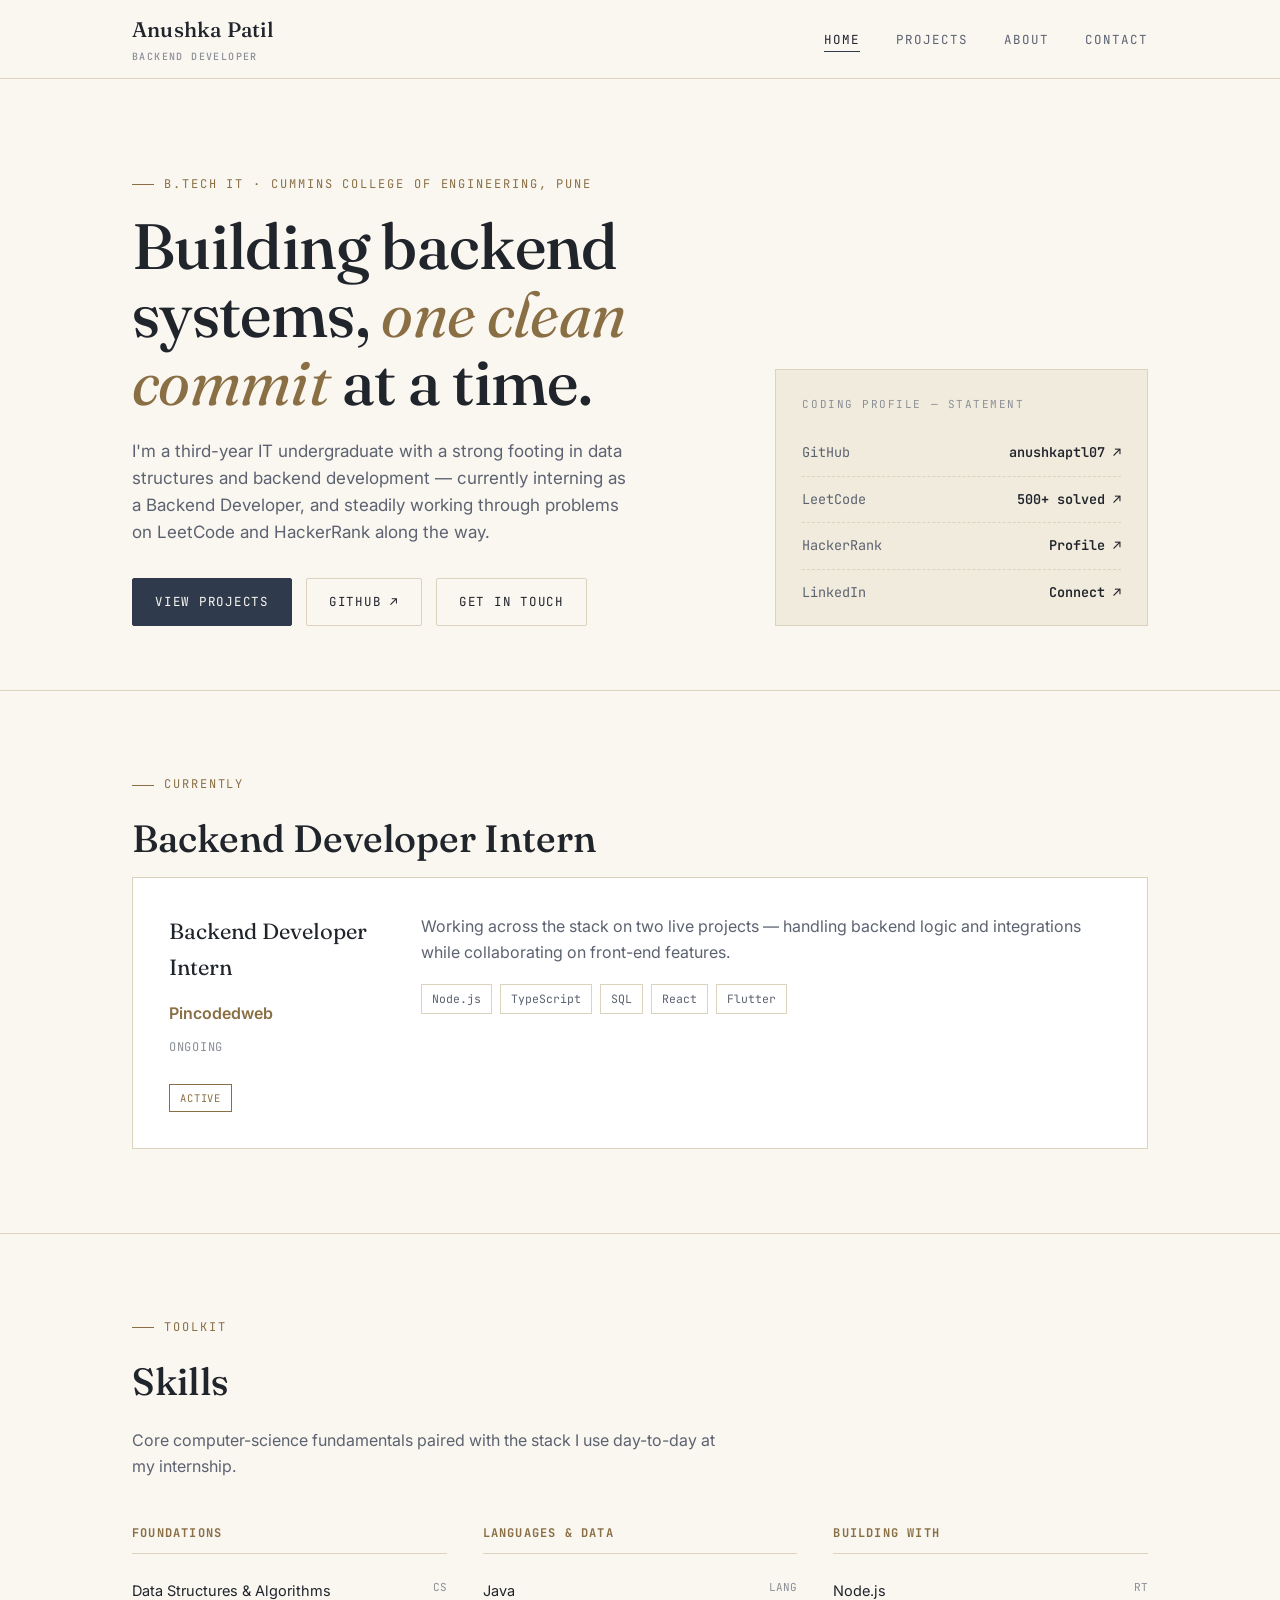
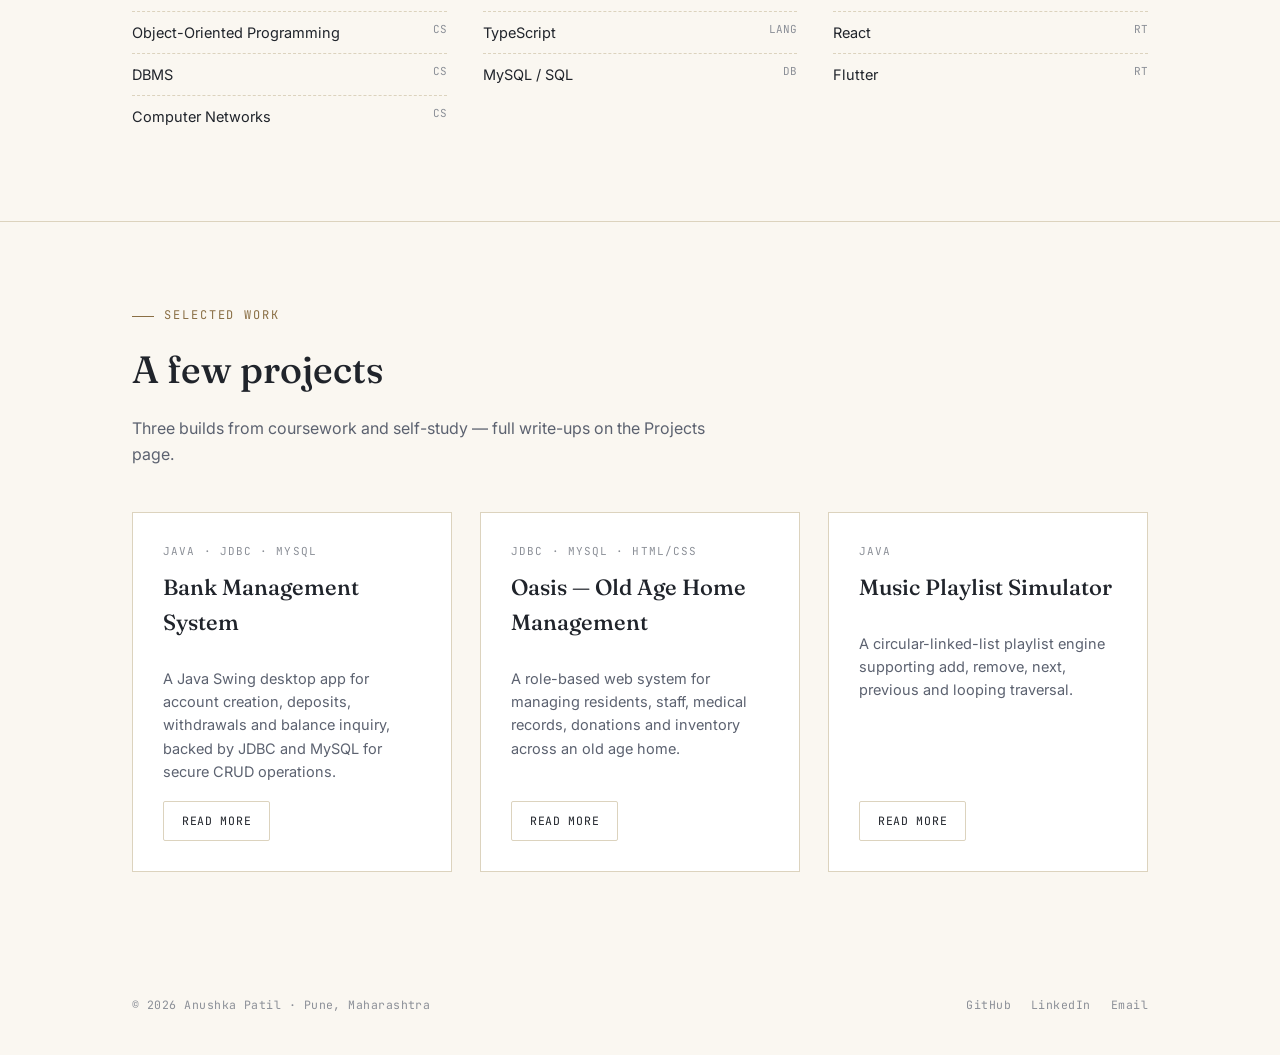
==== index.html @ 7f97223d "Initial Portfolio" ====
<!DOCTYPE html>
<html lang="en">
<head>
<meta charset="UTF-8">
<meta name="viewport" content="width=device-width, initial-scale=1.0">
<title>Anushka Patil — Backend Developer</title>
<meta name="description" content="Anushka Patil — B.Tech IT student and Backend Developer Intern. Java, DSA, MySQL, Node.js, TypeScript, React, Flutter.">
<link rel="preconnect" href="https://fonts.googleapis.com">
<link href="https://fonts.googleapis.com/css2?family=Fraunces:ital,wght@0,300;0,400;0,500;0,600;1,400&family=Inter:wght@400;500;600&family=JetBrains+Mono:wght@400;500;600&display=swap" rel="stylesheet">
<link rel="stylesheet" href="style.css">
</head>
<body>

<header class="site-header">
  <div class="wrap">
    <a href="index.html" class="wordmark">Anushka Patil<small>Backend Developer</small></a>
    <button class="nav-toggle" aria-label="Toggle navigation"><span></span></button>
    <ul class="nav-links">
      <li><a href="index.html" class="active">Home</a></li>
      <li><a href="projects.html">Projects</a></li>
      <li><a href="about.html">About</a></li>
      <li><a href="contact.html">Contact</a></li>
    </ul>
  </div>
</header>

<main>
  <section class="hero">
    <div class="wrap hero-grid">
      <div>
        <span class="eyebrow">B.Tech IT · Cummins College of Engineering, Pune</span>
        <h1>Building backend systems, <em>one clean commit</em> at a time.</h1>
        <p class="lede">I'm a third-year IT undergraduate with a strong footing in data structures and backend development — currently interning as a Backend Developer, and steadily working through problems on LeetCode and HackerRank along the way.</p>
        <div class="btn-row">
          <a class="btn btn-primary" href="projects.html">View Projects</a>
          <a class="btn btn-ghost" href="https://github.com/anushkaptl07" target="_blank" rel="noopener">GitHub ↗</a>
          <a class="btn btn-ghost" href="contact.html">Get in Touch</a>
        </div>
      </div>

      <div class="statement reveal">
        <div class="statement-title">Coding Profile — Statement</div>
        <div class="ledger-row">
          <span class="label">GitHub</span>
          <a class="value" href="https://github.com/anushkaptl07" target="_blank" rel="noopener">anushkaptl07 ↗</a>
        </div>
        <div class="ledger-row">
          <span class="label">LeetCode</span>
          <a class="value" href="https://leetcode.com/u/anushkaptl7/" target="_blank" rel="noopener">500+ solved ↗</a>
        </div>
        <div class="ledger-row">
          <span class="label">HackerRank</span>
          <a class="value" href="https://www.hackerrank.com/profile/anushkapatil1910" target="_blank" rel="noopener">Profile ↗</a>
        </div>
        <div class="ledger-row">
          <span class="label">LinkedIn</span>
          <a class="value" href="https://www.linkedin.com/in/anushka-patil-237528301" target="_blank" rel="noopener">Connect ↗</a>
        </div>
      </div>
    </div>
  </section>

  <section class="block reveal">
    <div class="wrap">
      <span class="eyebrow">Currently</span>
      <h2>Backend Developer Intern</h2>
      <div class="internship-card">
        <div class="internship-meta">
          <p class="role">Backend Developer Intern</p>
          <p class="org">Pincodedweb</p>
          <p class="dur">Ongoing</p>
          <span class="status-pill">Active</span>
        </div>
        <div class="internship-body">
          <p style="color:var(--ink-soft); margin-top:0;">Working across the stack on two live projects — handling backend logic and integrations while collaborating on front-end features.</p>
          <div class="stack-row">
            <span class="stack-chip">Node.js</span>
            <span class="stack-chip">TypeScript</span>
            <span class="stack-chip">SQL</span>
            <span class="stack-chip">React</span>
            <span class="stack-chip">Flutter</span>
          </div>
        </div>
      </div>
    </div>
  </section>

  <section class="block reveal">
    <div class="wrap">
      <span class="eyebrow">Toolkit</span>
      <h2>Skills</h2>
      <p class="intro">Core computer-science fundamentals paired with the stack I use day-to-day at my internship.</p>
      <div class="skill-cols">
        <div class="skill-col">
          <h3>Foundations</h3>
          <ul class="tag-list">
            <li data-mark="CS">Data Structures &amp; Algorithms</li>
            <li data-mark="CS">Object-Oriented Programming</li>
            <li data-mark="CS">DBMS</li>
            <li data-mark="CS">Computer Networks</li>
          </ul>
        </div>
        <div class="skill-col">
          <h3>Languages &amp; Data</h3>
          <ul class="tag-list">
            <li data-mark="LANG">Java</li>
            <li data-mark="LANG">TypeScript</li>
            <li data-mark="DB">MySQL / SQL</li>
          </ul>
        </div>
        <div class="skill-col">
          <h3>Building With</h3>
          <ul class="tag-list">
            <li data-mark="RT">Node.js</li>
            <li data-mark="RT">React</li>
            <li data-mark="RT">Flutter</li>
          </ul>
        </div>
      </div>
    </div>
  </section>

  <section class="block reveal">
    <div class="wrap">
      <span class="eyebrow">Selected Work</span>
      <h2>A few projects</h2>
      <p class="intro">Three builds from coursework and self-study — full write-ups on the Projects page.</p>
      <div class="project-grid">
        <div class="project-card">
          <span class="project-num">JAVA · JDBC · MYSQL</span>
          <h3>Bank Management System</h3>
          <p>A Java Swing desktop app for account creation, deposits, withdrawals and balance inquiry, backed by JDBC and MySQL for secure CRUD operations.</p>
          <a class="btn btn-ghost" href="projects.html">Read More</a>
        </div>
        <div class="project-card">
          <span class="project-num">JDBC · MYSQL · HTML/CSS</span>
          <h3>Oasis — Old Age Home Management</h3>
          <p>A role-based web system for managing residents, staff, medical records, donations and inventory across an old age home.</p>
          <a class="btn btn-ghost" href="projects.html">Read More</a>
        </div>
        <div class="project-card">
          <span class="project-num">JAVA</span>
          <h3>Music Playlist Simulator</h3>
          <p>A circular-linked-list playlist engine supporting add, remove, next, previous and looping traversal.</p>
          <a class="btn btn-ghost" href="projects.html">Read More</a>
        </div>
      </div>
    </div>
  </section>
</main>

<footer class="site-footer">
  <div class="wrap">
    <span>© 2026 Anushka Patil · Pune, Maharashtra</span>
    <div class="footer-links">
      <a href="https://github.com/anushkaptl07" target="_blank" rel="noopener">GitHub</a>
      <a href="https://www.linkedin.com/in/anushka-patil-237528301" target="_blank" rel="noopener">LinkedIn</a>
      <a href="mailto:anushkapatil1910@gmail.com">Email</a>
    </div>
  </div>
</footer>

<script src="script.js"></script>
</body>
</html>
---- style.css ----
/* =========================================================
   Anushka Patil — Portfolio
   Design concept: "The Ledger" — a quiet, professional dossier
   built around hairline rules, right-aligned mono figures and
   statement-style entries, echoing the banking/backend systems
   she builds. Warm paper ground, deep ink, single brass accent.
   ========================================================= */

:root{
  --paper:      #FAF7F1;
  --paper-alt:  #F1EBDD;
  --paper-line: #DCD3BE;
  --ink:        #20242B;
  --ink-soft:   #5C6270;
  --ink-faint:  #8B8F97;
  --accent:     #8A6F45;   /* muted antique brass */
  --accent-deep:#2F3B4C;   /* deep slate navy */
  --white:      #FFFFFF;

  --font-display: 'Fraunces', serif;
  --font-body:    'Inter', sans-serif;
  --font-mono:    'JetBrains Mono', monospace;

  --maxw: 1080px;
}

*, *::before, *::after{ box-sizing: border-box; }

html{ scroll-behavior: smooth; }

body{
  margin: 0;
  background: var(--paper);
  color: var(--ink);
  font-family: var(--font-body);
  font-size: 16px;
  line-height: 1.6;
  -webkit-font-smoothing: antialiased;
}

a{ color: inherit; text-decoration: none; }

img{ max-width: 100%; display: block; }

.wrap{
  max-width: var(--maxw);
  margin: 0 auto;
  padding: 0 32px;
}

::selection{ background: var(--accent); color: var(--white); }

/* focus visibility */
a:focus-visible, button:focus-visible, .btn:focus-visible{
  outline: 2px solid var(--accent-deep);
  outline-offset: 3px;
}

@media (prefers-reduced-motion: reduce){
  *{ animation: none !important; transition: none !important; scroll-behavior: auto !important; }
}

/* ---------------------------------------------------------
   Eyebrow / ledger labels
   --------------------------------------------------------- */
.eyebrow{
  font-family: var(--font-mono);
  font-size: 12px;
  letter-spacing: 0.16em;
  text-transform: uppercase;
  color: var(--accent);
  display: flex;
  align-items: center;
  gap: 10px;
}
.eyebrow::before{
  content:"";
  width: 22px;
  height: 1px;
  background: var(--accent);
  display: inline-block;
}

/* ---------------------------------------------------------
   Header / Nav
   --------------------------------------------------------- */
.site-header{
  position: sticky;
  top: 0;
  z-index: 50;
  background: rgba(250, 247, 241, 0.92);
  backdrop-filter: blur(6px);
  border-bottom: 1px solid var(--paper-line);
}
.site-header .wrap{
  display: flex;
  align-items: center;
  justify-content: space-between;
  height: 78px;
}
.wordmark{
  font-family: var(--font-display);
  font-size: 21px;
  font-weight: 500;
  letter-spacing: 0.01em;
}
.wordmark small{
  display: block;
  font-family: var(--font-mono);
  font-size: 10px;
  letter-spacing: 0.14em;
  color: var(--ink-faint);
  text-transform: uppercase;
  margin-top: 2px;
}
.nav-links{
  display: flex;
  gap: 36px;
  list-style: none;
  margin: 0;
  padding: 0;
}
.nav-links a{
  font-family: var(--font-mono);
  font-size: 12.5px;
  letter-spacing: 0.08em;
  text-transform: uppercase;
  color: var(--ink-soft);
  position: relative;
  padding-bottom: 4px;
}
.nav-links a::after{
  content:"";
  position:absolute; left:0; bottom:0;
  width: 0%; height: 1px;
  background: var(--accent-deep);
  transition: width .25s ease;
}
.nav-links a:hover::after,
.nav-links a.active::after{ width: 100%; }
.nav-links a.active{ color: var(--ink); }

.nav-toggle{
  display: none;
  background: none;
  border: 1px solid var(--paper-line);
  border-radius: 4px;
  width: 40px; height: 36px;
  cursor: pointer;
  position: relative;
}
.nav-toggle span, .nav-toggle span::before, .nav-toggle span::after{
  content:""; position:absolute; left: 9px; right: 9px; height: 1px; background: var(--ink);
}
.nav-toggle span{ top: 50%; }
.nav-toggle span::before{ top: -6px; }
.nav-toggle span::after{ top: 6px; }

@media (max-width: 760px){
  .nav-toggle{ display: block; }
  .nav-links{
    position: absolute;
    top: 78px; left: 0; right: 0;
    background: var(--paper);
    border-bottom: 1px solid var(--paper-line);
    flex-direction: column;
    gap: 0;
    max-height: 0;
    overflow: hidden;
    transition: max-height .3s ease;
  }
  .nav-links.open{ max-height: 320px; }
  .nav-links li{ border-top: 1px solid var(--paper-line); }
  .nav-links a{ display: block; padding: 16px 32px; }
}

/* ---------------------------------------------------------
   Buttons
   --------------------------------------------------------- */
.btn{
  display: inline-flex;
  align-items: center;
  gap: 8px;
  font-family: var(--font-mono);
  font-size: 12.5px;
  letter-spacing: 0.06em;
  text-transform: uppercase;
  padding: 13px 22px;
  border: 1px solid var(--accent-deep);
  border-radius: 2px;
  transition: background .2s ease, color .2s ease;
}
.btn-primary{
  background: var(--accent-deep);
  color: var(--paper);
}
.btn-primary:hover{ background: var(--ink); border-color: var(--ink); }
.btn-ghost{
  background: transparent;
  color: var(--ink);
  border-color: var(--paper-line);
}
.btn-ghost:hover{ border-color: var(--accent-deep); }
.btn-row{ display:flex; gap: 14px; flex-wrap: wrap; }

/* ---------------------------------------------------------
   Hero
   --------------------------------------------------------- */
.hero{
  padding: 96px 0 64px;
  border-bottom: 1px solid var(--paper-line);
}
.hero-grid{
  display: grid;
  grid-template-columns: 1.4fr 0.9fr;
  gap: 64px;
  align-items: end;
}
.hero h1{
  font-family: var(--font-display);
  font-weight: 500;
  font-size: clamp(38px, 5.4vw, 64px);
  line-height: 1.06;
  margin: 18px 0 22px;
  letter-spacing: -0.01em;
}
.hero h1 em{
  font-style: italic;
  color: var(--accent);
  font-weight: 400;
}
.hero p.lede{
  font-size: 17px;
  color: var(--ink-soft);
  max-width: 46ch;
  margin-bottom: 32px;
}

.statement{
  border: 1px solid var(--paper-line);
  background: var(--paper-alt);
  padding: 26px 26px 10px;
}
.statement-title{
  font-family: var(--font-mono);
  font-size: 11px;
  letter-spacing: 0.14em;
  text-transform: uppercase;
  color: var(--ink-faint);
  margin-bottom: 16px;
}
.ledger-row{
  display: flex;
  justify-content: space-between;
  align-items: baseline;
  padding: 12px 0;
  border-bottom: 1px dashed var(--paper-line);
  font-family: var(--font-mono);
  font-size: 13.5px;
}
.ledger-row:last-child{ border-bottom: none; }
.ledger-row .label{ color: var(--ink-soft); }
.ledger-row .value{ color: var(--ink); font-weight: 600; }
.ledger-row a.value:hover{ color: var(--accent); }

/* ---------------------------------------------------------
   Section shell
   --------------------------------------------------------- */
section.block{ padding: 84px 0; border-bottom: 1px solid var(--paper-line); }
section.block:last-of-type{ border-bottom: none; }
.block h2{
  font-family: var(--font-display);
  font-size: clamp(28px, 3.4vw, 38px);
  font-weight: 500;
  margin: 14px 0 8px;
}
.block .intro{
  color: var(--ink-soft);
  max-width: 60ch;
  margin-bottom: 44px;
}

/* ---------------------------------------------------------
   Skills
   --------------------------------------------------------- */
.skill-cols{
  display: grid;
  grid-template-columns: repeat(3, 1fr);
  gap: 36px;
}
.skill-col h3{
  font-family: var(--font-mono);
  font-size: 12px;
  letter-spacing: 0.1em;
  text-transform: uppercase;
  color: var(--accent);
  margin: 0 0 16px;
  padding-bottom: 10px;
  border-bottom: 1px solid var(--paper-line);
}
.tag-list{ list-style: none; margin: 0; padding: 0; }
.tag-list li{
  font-size: 14.5px;
  padding: 9px 0;
  border-bottom: 1px dashed var(--paper-line);
  display: flex;
  justify-content: space-between;
}
.tag-list li:last-child{ border-bottom: none; }
.tag-list li::after{
  content: attr(data-mark);
  font-family: var(--font-mono);
  font-size: 11px;
  color: var(--ink-faint);
}

@media (max-width: 760px){
  .skill-cols{ grid-template-columns: 1fr; gap: 28px; }
  .hero-grid{ grid-template-columns: 1fr; gap: 40px; }
}

/* ---------------------------------------------------------
   Internship card
   --------------------------------------------------------- */
.internship-card{
  border: 1px solid var(--paper-line);
  background: var(--white);
  padding: 36px;
  display: grid;
  grid-template-columns: 220px 1fr;
  gap: 32px;
}
.internship-meta .role{
  font-family: var(--font-display);
  font-size: 22px;
  margin: 0 0 6px;
}
.internship-meta .org{ color: var(--accent); font-weight: 600; margin-bottom: 4px; }
.internship-meta .dur{
  font-family: var(--font-mono);
  font-size: 12px;
  color: var(--ink-faint);
  text-transform: uppercase;
  letter-spacing: 0.06em;
}
.status-pill{
  display: inline-block;
  margin-top: 14px;
  font-family: var(--font-mono);
  font-size: 10.5px;
  letter-spacing: 0.08em;
  text-transform: uppercase;
  padding: 5px 10px;
  border: 1px solid var(--accent);
  color: var(--accent);
}
.internship-body ul{ margin: 0; padding-left: 18px; color: var(--ink-soft); }
.internship-body li{ margin-bottom: 8px; }
.stack-row{ margin-top: 18px; display:flex; flex-wrap:wrap; gap:8px; }
.stack-chip{
  font-family: var(--font-mono);
  font-size: 11.5px;
  padding: 5px 10px;
  border: 1px solid var(--paper-line);
  color: var(--ink-soft);
}

@media (max-width: 700px){
  .internship-card{ grid-template-columns: 1fr; }
}

/* ---------------------------------------------------------
   Project cards (index preview + full grid)
   --------------------------------------------------------- */
.project-grid{
  display: grid;
  grid-template-columns: repeat(auto-fit, minmax(300px, 1fr));
  gap: 28px;
}
.project-card{
  border: 1px solid var(--paper-line);
  background: var(--white);
  padding: 30px;
  display: flex;
  flex-direction: column;
  transition: border-color .2s ease, transform .2s ease;
}
.project-card:hover{ border-color: var(--accent-deep); transform: translateY(-2px); }
.project-num{
  font-family: var(--font-mono);
  font-size: 11px;
  color: var(--ink-faint);
  letter-spacing: 0.1em;
}
.project-card h3{
  font-family: var(--font-display);
  font-size: 22px;
  font-weight: 500;
  margin: 10px 0 12px;
}
.project-card p{
  color: var(--ink-soft);
  font-size: 14.5px;
  flex-grow: 1;
  margin-bottom: 18px;
}
.project-stack{
  display: flex;
  flex-wrap: wrap;
  gap: 7px;
  margin-bottom: 20px;
}
.project-card .btn{ align-self: flex-start; padding: 10px 18px; font-size: 11.5px; }

.build-note{
  margin-top: 40px;
  padding: 18px 22px;
  border-left: 2px solid var(--accent);
  background: var(--paper-alt);
  font-family: var(--font-mono);
  font-size: 12.5px;
  color: var(--ink-soft);
  line-height: 1.7;
}

/* ---------------------------------------------------------
   Timeline (About page — education)
   --------------------------------------------------------- */
.timeline{ border-top: 1px solid var(--paper-line); }
.timeline-item{
  display: grid;
  grid-template-columns: 160px 1fr;
  gap: 32px;
  padding: 26px 0;
  border-bottom: 1px solid var(--paper-line);
}
.timeline-item time{
  font-family: var(--font-mono);
  font-size: 12.5px;
  color: var(--accent);
  letter-spacing: 0.04em;
}
.timeline-item h3{ font-family: var(--font-display); font-size: 19px; margin: 0 0 4px; font-weight: 500;}
.timeline-item p{ color: var(--ink-soft); font-size: 14px; margin: 0; }

@media (max-width: 700px){
  .timeline-item{ grid-template-columns: 1fr; gap: 6px; }
}

/* Bio */
.bio-grid{
  display: grid;
  grid-template-columns: 0.8fr 1.2fr;
  gap: 56px;
  align-items: start;
}
.monogram{
  width: 140px; height: 140px;
  border: 1px solid var(--accent-deep);
  display: flex; align-items:center; justify-content:center;
  font-family: var(--font-display);
  font-size: 42px;
  color: var(--accent-deep);
  margin-bottom: 22px;
}
.bio-grid p{ color: var(--ink-soft); margin-bottom: 16px; }
.bio-grid .lang-row{ display:flex; gap: 10px; margin-top: 20px; flex-wrap: wrap; }

@media (max-width: 760px){
  .bio-grid{ grid-template-columns: 1fr; }
}

/* Certifications / soft skills */
.chip-row{ display:flex; flex-wrap:wrap; gap: 10px; }
.chip{
  font-family: var(--font-mono);
  font-size: 12px;
  padding: 8px 14px;
  border: 1px solid var(--paper-line);
  color: var(--ink-soft);
}

/* ---------------------------------------------------------
   Contact page
   --------------------------------------------------------- */
.contact-grid{
  display: grid;
  grid-template-columns: 1fr 1fr;
  gap: 48px;
}
.contact-list{ list-style:none; margin:0; padding:0; }
.contact-list li{
  padding: 22px 0;
  border-bottom: 1px solid var(--paper-line);
}
.contact-list .label{
  font-family: var(--font-mono);
  font-size: 11px;
  text-transform: uppercase;
  letter-spacing: 0.1em;
  color: var(--ink-faint);
  display:block;
  margin-bottom: 6px;
}
.contact-list .val{ font-size: 18px; font-family: var(--font-display); }
.contact-list a.val:hover{ color: var(--accent); }

@media (max-width: 760px){
  .contact-grid{ grid-template-columns: 1fr; }
}

/* ---------------------------------------------------------
   Footer
   --------------------------------------------------------- */
.site-footer{
  padding: 40px 0;
}
.site-footer .wrap{
  display: flex;
  justify-content: space-between;
  align-items: center;
  flex-wrap: wrap;
  gap: 12px;
  font-family: var(--font-mono);
  font-size: 11.5px;
  color: var(--ink-faint);
  letter-spacing: 0.04em;
}
.site-footer a{ color: var(--ink-faint); }
.site-footer a:hover{ color: var(--accent); }
.footer-links{ display:flex; gap: 20px; }

/* Reveal on scroll */
.reveal{ opacity: 0; transform: translateY(14px); transition: opacity .6s ease, transform .6s ease; }
.reveal.in{ opacity: 1; transform: translateY(0); }
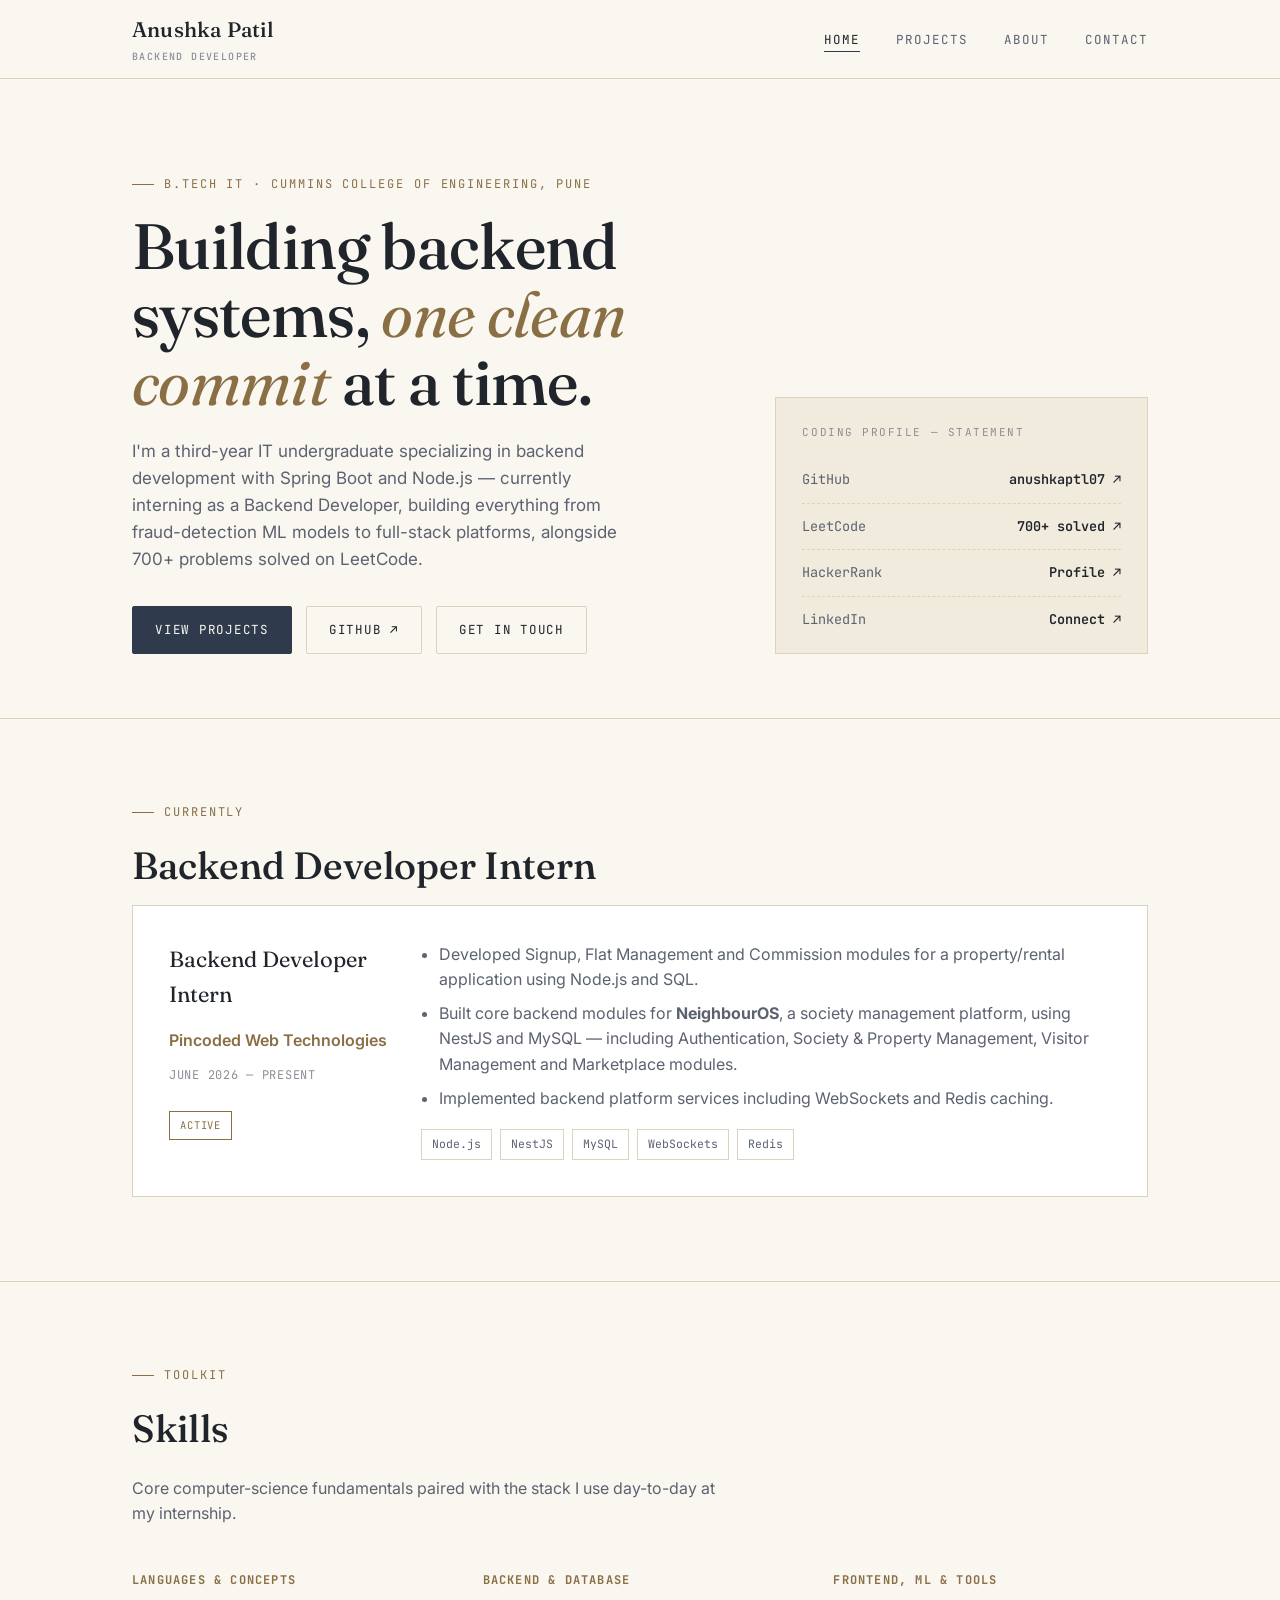
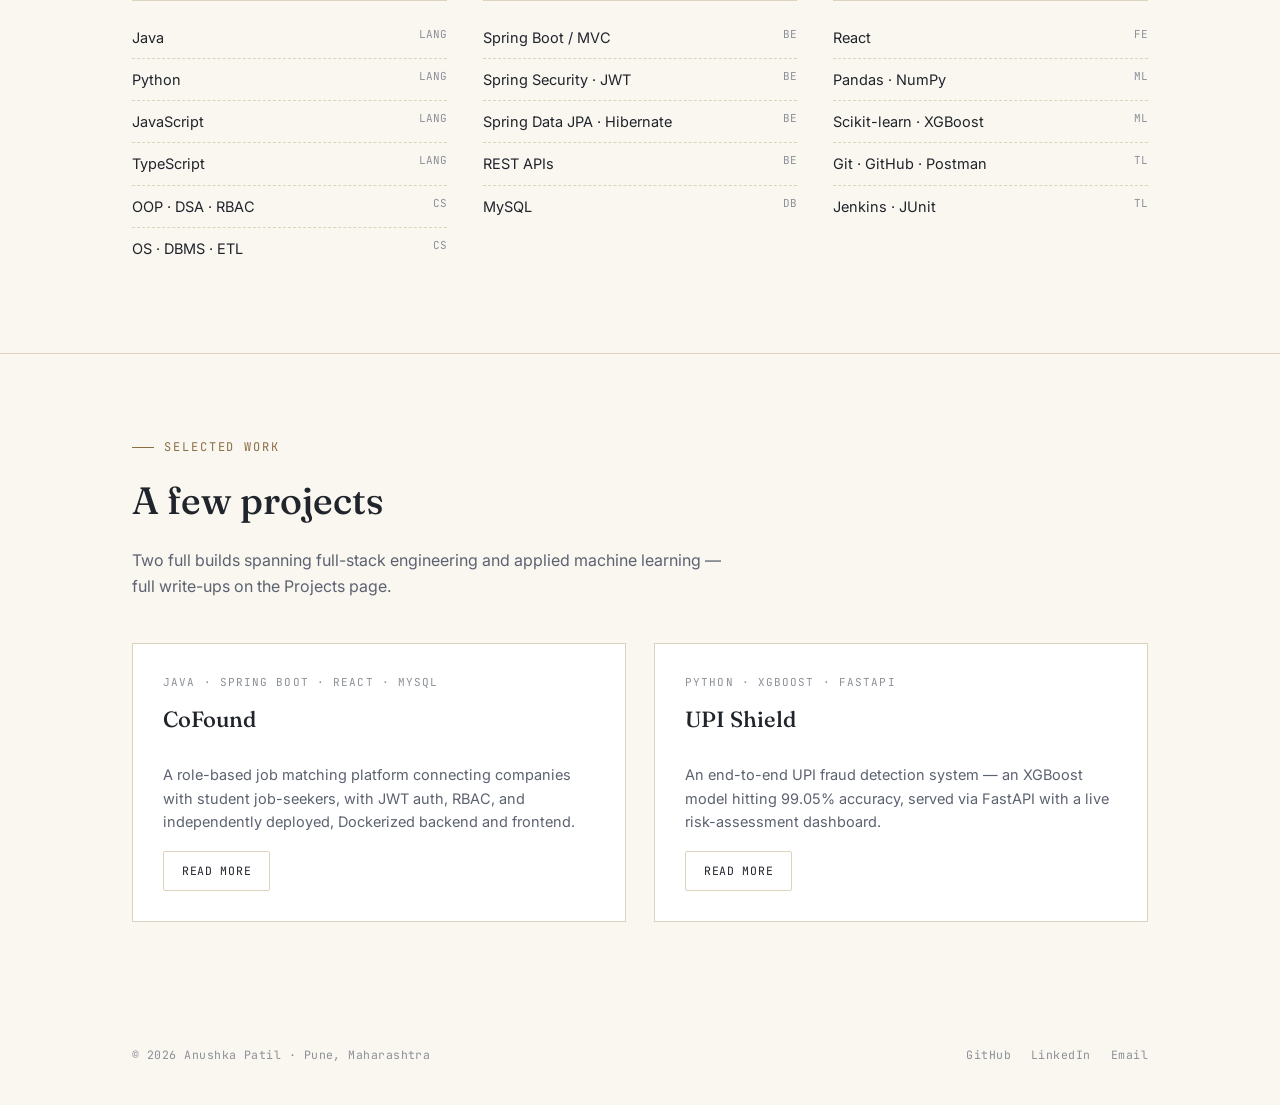
==== commit 1d1305e1: "Updated" ====
--- a/index.html
+++ b/index.html
@@ -1,165 +1,255 @@
-<!DOCTYPE html>
+<!doctype html>
 <html lang="en">
-<head>
-<meta charset="UTF-8">
-<meta name="viewport" content="width=device-width, initial-scale=1.0">
-<title>Anushka Patil — Backend Developer</title>
-<meta name="description" content="Anushka Patil — B.Tech IT student and Backend Developer Intern. Java, DSA, MySQL, Node.js, TypeScript, React, Flutter.">
-<link rel="preconnect" href="https://fonts.googleapis.com">
-<link href="https://fonts.googleapis.com/css2?family=Fraunces:ital,wght@0,300;0,400;0,500;0,600;1,400&family=Inter:wght@400;500;600&family=JetBrains+Mono:wght@400;500;600&display=swap" rel="stylesheet">
-<link rel="stylesheet" href="style.css">
-</head>
-<body>
-
-<header class="site-header">
-  <div class="wrap">
-    <a href="index.html" class="wordmark">Anushka Patil<small>Backend Developer</small></a>
-    <button class="nav-toggle" aria-label="Toggle navigation"><span></span></button>
-    <ul class="nav-links">
-      <li><a href="index.html" class="active">Home</a></li>
-      <li><a href="projects.html">Projects</a></li>
-      <li><a href="about.html">About</a></li>
-      <li><a href="contact.html">Contact</a></li>
-    </ul>
-  </div>
-</header>
-
-<main>
-  <section class="hero">
-    <div class="wrap hero-grid">
-      <div>
-        <span class="eyebrow">B.Tech IT · Cummins College of Engineering, Pune</span>
-        <h1>Building backend systems, <em>one clean commit</em> at a time.</h1>
-        <p class="lede">I'm a third-year IT undergraduate with a strong footing in data structures and backend development — currently interning as a Backend Developer, and steadily working through problems on LeetCode and HackerRank along the way.</p>
-        <div class="btn-row">
-          <a class="btn btn-primary" href="projects.html">View Projects</a>
-          <a class="btn btn-ghost" href="https://github.com/anushkaptl07" target="_blank" rel="noopener">GitHub ↗</a>
-          <a class="btn btn-ghost" href="contact.html">Get in Touch</a>
-        </div>
+  <head>
+    <meta charset="UTF-8" />
+    <meta name="viewport" content="width=device-width, initial-scale=1.0" />
+    <title>Anushka Patil — Backend Developer</title>
+    <meta
+      name="description"
+      content="Anushka Patil — B.Tech IT student and Backend Developer Intern. Java, DSA, MySQL, Node.js, TypeScript, React, Flutter."
+    />
+    <link rel="preconnect" href="https://fonts.googleapis.com" />
+    <link
+      href="https://fonts.googleapis.com/css2?family=Fraunces:ital,wght@0,300;0,400;0,500;0,600;1,400&family=Inter:wght@400;500;600&family=JetBrains+Mono:wght@400;500;600&display=swap"
+      rel="stylesheet"
+    />
+    <link rel="stylesheet" href="style.css" />
+  </head>
+  <body>
+    <header class="site-header">
+      <div class="wrap">
+        <a href="index.html" class="wordmark"
+          >Anushka Patil<small>Backend Developer</small></a
+        >
+        <button class="nav-toggle" aria-label="Toggle navigation">
+          <span></span>
+        </button>
+        <ul class="nav-links">
+          <li><a href="index.html" class="active">Home</a></li>
+          <li><a href="projects.html">Projects</a></li>
+          <li><a href="about.html">About</a></li>
+          <li><a href="contact.html">Contact</a></li>
+        </ul>
       </div>
-
-      <div class="statement reveal">
-        <div class="statement-title">Coding Profile — Statement</div>
-        <div class="ledger-row">
-          <span class="label">GitHub</span>
-          <a class="value" href="https://github.com/anushkaptl07" target="_blank" rel="noopener">anushkaptl07 ↗</a>
-        </div>
-        <div class="ledger-row">
-          <span class="label">LeetCode</span>
-          <a class="value" href="https://leetcode.com/u/anushkaptl7/" target="_blank" rel="noopener">500+ solved ↗</a>
-        </div>
-        <div class="ledger-row">
-          <span class="label">HackerRank</span>
-          <a class="value" href="https://www.hackerrank.com/profile/anushkapatil1910" target="_blank" rel="noopener">Profile ↗</a>
-        </div>
-        <div class="ledger-row">
-          <span class="label">LinkedIn</span>
-          <a class="value" href="https://www.linkedin.com/in/anushka-patil-237528301" target="_blank" rel="noopener">Connect ↗</a>
+    </header>
+
+    <main>
+      <section class="hero">
+        <div class="wrap hero-grid">
+          <div>
+            <span class="eyebrow"
+              >B.Tech IT · Cummins College of Engineering, Pune</span
+            >
+            <h1>
+              Building backend systems, <em>one clean commit</em> at a time.
+            </h1>
+            <p class="lede">
+              I'm a third-year IT undergraduate specializing in backend
+              development with Spring Boot and Node.js — currently interning as
+              a Backend Developer, building everything from fraud-detection ML
+              models to full-stack platforms, alongside 700+ problems solved on
+              LeetCode.
+            </p>
+            <div class="btn-row">
+              <a class="btn btn-primary" href="projects.html">View Projects</a>
+              <a
+                class="btn btn-ghost"
+                href="https://github.com/anushkaptl07"
+                target="_blank"
+                rel="noopener"
+                >GitHub ↗</a
+              >
+              <a class="btn btn-ghost" href="contact.html">Get in Touch</a>
+            </div>
+          </div>
+
+          <div class="statement reveal">
+            <div class="statement-title">Coding Profile — Statement</div>
+            <div class="ledger-row">
+              <span class="label">GitHub</span>
+              <a
+                class="value"
+                href="https://github.com/anushkaptl07"
+                target="_blank"
+                rel="noopener"
+                >anushkaptl07 ↗</a
+              >
+            </div>
+            <div class="ledger-row">
+              <span class="label">LeetCode</span>
+              <a
+                class="value"
+                href="https://leetcode.com/u/anushkaptl7/"
+                target="_blank"
+                rel="noopener"
+                >700+ solved ↗</a
+              >
+            </div>
+            <div class="ledger-row">
+              <span class="label">HackerRank</span>
+              <a
+                class="value"
+                href="https://www.hackerrank.com/profile/anushkapatil1910"
+                target="_blank"
+                rel="noopener"
+                >Profile ↗</a
+              >
+            </div>
+            <div class="ledger-row">
+              <span class="label">LinkedIn</span>
+              <a
+                class="value"
+                href="https://www.linkedin.com/in/anushka-patil-237528301"
+                target="_blank"
+                rel="noopener"
+                >Connect ↗</a
+              >
+            </div>
+          </div>
+        </div>
+      </section>
+
+      <section class="block reveal">
+        <div class="wrap">
+          <span class="eyebrow">Currently</span>
+          <h2>Backend Developer Intern</h2>
+          <div class="internship-card">
+            <div class="internship-meta">
+              <p class="role">Backend Developer Intern</p>
+              <p class="org">Pincoded Web Technologies</p>
+              <p class="dur">June 2026 — Present</p>
+              <span class="status-pill">Active</span>
+            </div>
+            <div class="internship-body">
+              <ul>
+                <li>
+                  Developed Signup, Flat Management and Commission modules for a
+                  property/rental application using Node.js and SQL.
+                </li>
+                <li>
+                  Built core backend modules for <strong>NeighbourOS</strong>, a
+                  society management platform, using NestJS and MySQL —
+                  including Authentication, Society &amp; Property Management,
+                  Visitor Management and Marketplace modules.
+                </li>
+                <li>
+                  Implemented backend platform services including WebSockets and
+                  Redis caching.
+                </li>
+              </ul>
+              <div class="stack-row">
+                <span class="stack-chip">Node.js</span>
+                <span class="stack-chip">NestJS</span>
+                <span class="stack-chip">MySQL</span>
+                <span class="stack-chip">WebSockets</span>
+                <span class="stack-chip">Redis</span>
+              </div>
+            </div>
+          </div>
+        </div>
+      </section>
+
+      <section class="block reveal">
+        <div class="wrap">
+          <span class="eyebrow">Toolkit</span>
+          <h2>Skills</h2>
+          <p class="intro">
+            Core computer-science fundamentals paired with the stack I use
+            day-to-day at my internship.
+          </p>
+          <div class="skill-cols">
+            <div class="skill-col">
+              <h3>Languages &amp; Concepts</h3>
+              <ul class="tag-list">
+                <li data-mark="LANG">Java</li>
+                <li data-mark="LANG">Python</li>
+                <li data-mark="LANG">JavaScript</li>
+                <li data-mark="LANG">TypeScript</li>
+                <li data-mark="CS">OOP · DSA · RBAC</li>
+                <li data-mark="CS">OS · DBMS · ETL</li>
+              </ul>
+            </div>
+            <div class="skill-col">
+              <h3>Backend &amp; Database</h3>
+              <ul class="tag-list">
+                <li data-mark="BE">Spring Boot / MVC</li>
+                <li data-mark="BE">Spring Security · JWT</li>
+                <li data-mark="BE">Spring Data JPA · Hibernate</li>
+                <li data-mark="BE">REST APIs</li>
+                <li data-mark="DB">MySQL</li>
+              </ul>
+            </div>
+            <div class="skill-col">
+              <h3>Frontend, ML &amp; Tools</h3>
+              <ul class="tag-list">
+                <li data-mark="FE">React</li>
+                <li data-mark="ML">Pandas · NumPy</li>
+                <li data-mark="ML">Scikit-learn · XGBoost</li>
+                <li data-mark="TL">Git · GitHub · Postman</li>
+                <li data-mark="TL">Jenkins · JUnit</li>
+              </ul>
+            </div>
+          </div>
+        </div>
+      </section>
+
+      <section class="block reveal">
+        <div class="wrap">
+          <span class="eyebrow">Selected Work</span>
+          <h2>A few projects</h2>
+          <p class="intro">
+            Two full builds spanning full-stack engineering and applied machine
+            learning — full write-ups on the Projects page.
+          </p>
+          <div class="project-grid">
+            <div class="project-card">
+              <span class="project-num"
+                >JAVA · SPRING BOOT · REACT · MYSQL</span
+              >
+              <h3>CoFound</h3>
+              <p>
+                A role-based job matching platform connecting companies with
+                student job-seekers, with JWT auth, RBAC, and independently
+                deployed, Dockerized backend and frontend.
+              </p>
+              <a class="btn btn-ghost" href="projects.html">Read More</a>
+            </div>
+            <div class="project-card">
+              <span class="project-num">PYTHON · XGBOOST · FASTAPI</span>
+              <h3>UPI Shield</h3>
+              <p>
+                An end-to-end UPI fraud detection system — an XGBoost model
+                hitting 99.05% accuracy, served via FastAPI with a live
+                risk-assessment dashboard.
+              </p>
+              <a class="btn btn-ghost" href="projects.html">Read More</a>
+            </div>
+          </div>
+        </div>
+      </section>
+    </main>
+
+    <footer class="site-footer">
+      <div class="wrap">
+        <span>© 2026 Anushka Patil · Pune, Maharashtra</span>
+        <div class="footer-links">
+          <a
+            href="https://github.com/anushkaptl07"
+            target="_blank"
+            rel="noopener"
+            >GitHub</a
+          >
+          <a
+            href="https://www.linkedin.com/in/anushka-patil-237528301"
+            target="_blank"
+            rel="noopener"
+            >LinkedIn</a
+          >
+          <a href="mailto:anushkapatil1910@gmail.com">Email</a>
         </div>
       </div>
-    </div>
-  </section>
-
-  <section class="block reveal">
-    <div class="wrap">
-      <span class="eyebrow">Currently</span>
-      <h2>Backend Developer Intern</h2>
-      <div class="internship-card">
-        <div class="internship-meta">
-          <p class="role">Backend Developer Intern</p>
-          <p class="org">Pincodedweb</p>
-          <p class="dur">Ongoing</p>
-          <span class="status-pill">Active</span>
-        </div>
-        <div class="internship-body">
-          <p style="color:var(--ink-soft); margin-top:0;">Working across the stack on two live projects — handling backend logic and integrations while collaborating on front-end features.</p>
-          <div class="stack-row">
-            <span class="stack-chip">Node.js</span>
-            <span class="stack-chip">TypeScript</span>
-            <span class="stack-chip">SQL</span>
-            <span class="stack-chip">React</span>
-            <span class="stack-chip">Flutter</span>
-          </div>
-        </div>
-      </div>
-    </div>
-  </section>
-
-  <section class="block reveal">
-    <div class="wrap">
-      <span class="eyebrow">Toolkit</span>
-      <h2>Skills</h2>
-      <p class="intro">Core computer-science fundamentals paired with the stack I use day-to-day at my internship.</p>
-      <div class="skill-cols">
-        <div class="skill-col">
-          <h3>Foundations</h3>
-          <ul class="tag-list">
-            <li data-mark="CS">Data Structures &amp; Algorithms</li>
-            <li data-mark="CS">Object-Oriented Programming</li>
-            <li data-mark="CS">DBMS</li>
-            <li data-mark="CS">Computer Networks</li>
-          </ul>
-        </div>
-        <div class="skill-col">
-          <h3>Languages &amp; Data</h3>
-          <ul class="tag-list">
-            <li data-mark="LANG">Java</li>
-            <li data-mark="LANG">TypeScript</li>
-            <li data-mark="DB">MySQL / SQL</li>
-          </ul>
-        </div>
-        <div class="skill-col">
-          <h3>Building With</h3>
-          <ul class="tag-list">
-            <li data-mark="RT">Node.js</li>
-            <li data-mark="RT">React</li>
-            <li data-mark="RT">Flutter</li>
-          </ul>
-        </div>
-      </div>
-    </div>
-  </section>
-
-  <section class="block reveal">
-    <div class="wrap">
-      <span class="eyebrow">Selected Work</span>
-      <h2>A few projects</h2>
-      <p class="intro">Three builds from coursework and self-study — full write-ups on the Projects page.</p>
-      <div class="project-grid">
-        <div class="project-card">
-          <span class="project-num">JAVA · JDBC · MYSQL</span>
-          <h3>Bank Management System</h3>
-          <p>A Java Swing desktop app for account creation, deposits, withdrawals and balance inquiry, backed by JDBC and MySQL for secure CRUD operations.</p>
-          <a class="btn btn-ghost" href="projects.html">Read More</a>
-        </div>
-        <div class="project-card">
-          <span class="project-num">JDBC · MYSQL · HTML/CSS</span>
-          <h3>Oasis — Old Age Home Management</h3>
-          <p>A role-based web system for managing residents, staff, medical records, donations and inventory across an old age home.</p>
-          <a class="btn btn-ghost" href="projects.html">Read More</a>
-        </div>
-        <div class="project-card">
-          <span class="project-num">JAVA</span>
-          <h3>Music Playlist Simulator</h3>
-          <p>A circular-linked-list playlist engine supporting add, remove, next, previous and looping traversal.</p>
-          <a class="btn btn-ghost" href="projects.html">Read More</a>
-        </div>
-      </div>
-    </div>
-  </section>
-</main>
-
-<footer class="site-footer">
-  <div class="wrap">
-    <span>© 2026 Anushka Patil · Pune, Maharashtra</span>
-    <div class="footer-links">
-      <a href="https://github.com/anushkaptl07" target="_blank" rel="noopener">GitHub</a>
-      <a href="https://www.linkedin.com/in/anushka-patil-237528301" target="_blank" rel="noopener">LinkedIn</a>
-      <a href="mailto:anushkapatil1910@gmail.com">Email</a>
-    </div>
-  </div>
-</footer>
-
-<script src="script.js"></script>
-</body>
+    </footer>
+
+    <script src="script.js"></script>
+  </body>
 </html>
--- a/style.css
+++ b/style.css
@@ -6,29 +6,35 @@
    she builds. Warm paper ground, deep ink, single brass accent.
    ========================================================= */
 
-:root{
-  --paper:      #FAF7F1;
-  --paper-alt:  #F1EBDD;
-  --paper-line: #DCD3BE;
-  --ink:        #20242B;
-  --ink-soft:   #5C6270;
-  --ink-faint:  #8B8F97;
-  --accent:     #8A6F45;   /* muted antique brass */
-  --accent-deep:#2F3B4C;   /* deep slate navy */
-  --white:      #FFFFFF;
-
-  --font-display: 'Fraunces', serif;
-  --font-body:    'Inter', sans-serif;
-  --font-mono:    'JetBrains Mono', monospace;
+:root {
+  --paper: #faf7f1;
+  --paper-alt: #f1ebdd;
+  --paper-line: #dcd3be;
+  --ink: #20242b;
+  --ink-soft: #5c6270;
+  --ink-faint: #8b8f97;
+  --accent: #8a6f45; /* muted antique brass */
+  --accent-deep: #2f3b4c; /* deep slate navy */
+  --white: #ffffff;
+
+  --font-display: "Fraunces", serif;
+  --font-body: "Inter", sans-serif;
+  --font-mono: "JetBrains Mono", monospace;
 
   --maxw: 1080px;
 }
 
-*, *::before, *::after{ box-sizing: border-box; }
-
-html{ scroll-behavior: smooth; }
-
-body{
+*,
+*::before,
+*::after {
+  box-sizing: border-box;
+}
+
+html {
+  scroll-behavior: smooth;
+}
+
+body {
   margin: 0;
   background: var(--paper);
   color: var(--ink);
@@ -38,32 +44,47 @@
   -webkit-font-smoothing: antialiased;
 }
 
-a{ color: inherit; text-decoration: none; }
-
-img{ max-width: 100%; display: block; }
-
-.wrap{
+a {
+  color: inherit;
+  text-decoration: none;
+}
+
+img {
+  max-width: 100%;
+  display: block;
+}
+
+.wrap {
   max-width: var(--maxw);
   margin: 0 auto;
   padding: 0 32px;
 }
 
-::selection{ background: var(--accent); color: var(--white); }
+::selection {
+  background: var(--accent);
+  color: var(--white);
+}
 
 /* focus visibility */
-a:focus-visible, button:focus-visible, .btn:focus-visible{
+a:focus-visible,
+button:focus-visible,
+.btn:focus-visible {
   outline: 2px solid var(--accent-deep);
   outline-offset: 3px;
 }
 
-@media (prefers-reduced-motion: reduce){
-  *{ animation: none !important; transition: none !important; scroll-behavior: auto !important; }
+@media (prefers-reduced-motion: reduce) {
+  * {
+    animation: none !important;
+    transition: none !important;
+    scroll-behavior: auto !important;
+  }
 }
 
 /* ---------------------------------------------------------
    Eyebrow / ledger labels
    --------------------------------------------------------- */
-.eyebrow{
+.eyebrow {
   font-family: var(--font-mono);
   font-size: 12px;
   letter-spacing: 0.16em;
@@ -73,8 +94,8 @@
   align-items: center;
   gap: 10px;
 }
-.eyebrow::before{
-  content:"";
+.eyebrow::before {
+  content: "";
   width: 22px;
   height: 1px;
   background: var(--accent);
@@ -84,7 +105,7 @@
 /* ---------------------------------------------------------
    Header / Nav
    --------------------------------------------------------- */
-.site-header{
+.site-header {
   position: sticky;
   top: 0;
   z-index: 50;
@@ -92,19 +113,19 @@
   backdrop-filter: blur(6px);
   border-bottom: 1px solid var(--paper-line);
 }
-.site-header .wrap{
+.site-header .wrap {
   display: flex;
   align-items: center;
   justify-content: space-between;
   height: 78px;
 }
-.wordmark{
+.wordmark {
   font-family: var(--font-display);
   font-size: 21px;
   font-weight: 500;
   letter-spacing: 0.01em;
 }
-.wordmark small{
+.wordmark small {
   display: block;
   font-family: var(--font-mono);
   font-size: 10px;
@@ -113,14 +134,14 @@
   text-transform: uppercase;
   margin-top: 2px;
 }
-.nav-links{
+.nav-links {
   display: flex;
   gap: 36px;
   list-style: none;
   margin: 0;
   padding: 0;
 }
-.nav-links a{
+.nav-links a {
   font-family: var(--font-mono);
   font-size: 12.5px;
   letter-spacing: 0.08em;
@@ -129,55 +150,87 @@
   position: relative;
   padding-bottom: 4px;
 }
-.nav-links a::after{
-  content:"";
-  position:absolute; left:0; bottom:0;
-  width: 0%; height: 1px;
+.nav-links a::after {
+  content: "";
+  position: absolute;
+  left: 0;
+  bottom: 0;
+  width: 0%;
+  height: 1px;
   background: var(--accent-deep);
-  transition: width .25s ease;
+  transition: width 0.25s ease;
 }
 .nav-links a:hover::after,
-.nav-links a.active::after{ width: 100%; }
-.nav-links a.active{ color: var(--ink); }
-
-.nav-toggle{
+.nav-links a.active::after {
+  width: 100%;
+}
+.nav-links a.active {
+  color: var(--ink);
+}
+
+.nav-toggle {
   display: none;
   background: none;
   border: 1px solid var(--paper-line);
   border-radius: 4px;
-  width: 40px; height: 36px;
+  width: 40px;
+  height: 36px;
   cursor: pointer;
   position: relative;
 }
-.nav-toggle span, .nav-toggle span::before, .nav-toggle span::after{
-  content:""; position:absolute; left: 9px; right: 9px; height: 1px; background: var(--ink);
-}
-.nav-toggle span{ top: 50%; }
-.nav-toggle span::before{ top: -6px; }
-.nav-toggle span::after{ top: 6px; }
-
-@media (max-width: 760px){
-  .nav-toggle{ display: block; }
-  .nav-links{
+.nav-toggle span,
+.nav-toggle span::before,
+.nav-toggle span::after {
+  content: "";
+  position: absolute;
+  left: 9px;
+  right: 9px;
+  height: 1px;
+  background: var(--ink);
+}
+.nav-toggle span {
+  top: 50%;
+}
+.nav-toggle span::before {
+  top: -6px;
+}
+.nav-toggle span::after {
+  top: 6px;
+}
+
+@media (max-width: 760px) {
+  .nav-toggle {
+    display: block;
+  }
+  .nav-links {
     position: absolute;
-    top: 78px; left: 0; right: 0;
+    top: 78px;
+    left: 0;
+    right: 0;
     background: var(--paper);
     border-bottom: 1px solid var(--paper-line);
     flex-direction: column;
     gap: 0;
     max-height: 0;
     overflow: hidden;
-    transition: max-height .3s ease;
-  }
-  .nav-links.open{ max-height: 320px; }
-  .nav-links li{ border-top: 1px solid var(--paper-line); }
-  .nav-links a{ display: block; padding: 16px 32px; }
+    transition: max-height 0.3s ease;
+  }
+  .nav-links.open {
+    max-height: 320px;
+  }
+  .nav-links li {
+    border-top: 1px solid var(--paper-line);
+  }
+  .nav-links a {
+    display: block;
+    padding: 16px 32px;
+  }
 }
 
 /* ---------------------------------------------------------
    Buttons
    --------------------------------------------------------- */
-.btn{
+.btn {
   display: inline-flex;
   align-items: center;
   gap: 8px;
@@ -188,35 +241,46 @@
   padding: 13px 22px;
   border: 1px solid var(--accent-deep);
   border-radius: 2px;
-  transition: background .2s ease, color .2s ease;
-}
-.btn-primary{
+  transition:
+    background 0.2s ease,
+    color 0.2s ease;
+}
+.btn-primary {
   background: var(--accent-deep);
   color: var(--paper);
 }
-.btn-primary:hover{ background: var(--ink); border-color: var(--ink); }
-.btn-ghost{
+.btn-primary:hover {
+  background: var(--ink);
+  border-color: var(--ink);
+}
+.btn-ghost {
   background: transparent;
   color: var(--ink);
   border-color: var(--paper-line);
 }
-.btn-ghost:hover{ border-color: var(--accent-deep); }
-.btn-row{ display:flex; gap: 14px; flex-wrap: wrap; }
+.btn-ghost:hover {
+  border-color: var(--accent-deep);
+}
+.btn-row {
+  display: flex;
+  gap: 14px;
+  flex-wrap: wrap;
+}
 
 /* ---------------------------------------------------------
    Hero
    --------------------------------------------------------- */
-.hero{
+.hero {
   padding: 96px 0 64px;
   border-bottom: 1px solid var(--paper-line);
 }
-.hero-grid{
+.hero-grid {
   display: grid;
   grid-template-columns: 1.4fr 0.9fr;
   gap: 64px;
   align-items: end;
 }
-.hero h1{
+.hero h1 {
   font-family: var(--font-display);
   font-weight: 500;
   font-size: clamp(38px, 5.4vw, 64px);
@@ -224,24 +288,24 @@
   margin: 18px 0 22px;
   letter-spacing: -0.01em;
 }
-.hero h1 em{
+.hero h1 em {
   font-style: italic;
   color: var(--accent);
   font-weight: 400;
 }
-.hero p.lede{
+.hero p.lede {
   font-size: 17px;
   color: var(--ink-soft);
   max-width: 46ch;
   margin-bottom: 32px;
 }
 
-.statement{
+.statement {
   border: 1px solid var(--paper-line);
   background: var(--paper-alt);
   padding: 26px 26px 10px;
 }
-.statement-title{
+.statement-title {
   font-family: var(--font-mono);
   font-size: 11px;
   letter-spacing: 0.14em;
@@ -249,7 +313,7 @@
   color: var(--ink-faint);
   margin-bottom: 16px;
 }
-.ledger-row{
+.ledger-row {
   display: flex;
   justify-content: space-between;
   align-items: baseline;
@@ -258,23 +322,37 @@
   font-family: var(--font-mono);
   font-size: 13.5px;
 }
-.ledger-row:last-child{ border-bottom: none; }
-.ledger-row .label{ color: var(--ink-soft); }
-.ledger-row .value{ color: var(--ink); font-weight: 600; }
-.ledger-row a.value:hover{ color: var(--accent); }
+.ledger-row:last-child {
+  border-bottom: none;
+}
+.ledger-row .label {
+  color: var(--ink-soft);
+}
+.ledger-row .value {
+  color: var(--ink);
+  font-weight: 600;
+}
+.ledger-row a.value:hover {
+  color: var(--accent);
+}
 
 /* ---------------------------------------------------------
    Section shell
    --------------------------------------------------------- */
-section.block{ padding: 84px 0; border-bottom: 1px solid var(--paper-line); }
-section.block:last-of-type{ border-bottom: none; }
-.block h2{
+section.block {
+  padding: 84px 0;
+  border-bottom: 1px solid var(--paper-line);
+}
+section.block:last-of-type {
+  border-bottom: none;
+}
+.block h2 {
   font-family: var(--font-display);
   font-size: clamp(28px, 3.4vw, 38px);
   font-weight: 500;
   margin: 14px 0 8px;
 }
-.block .intro{
+.block .intro {
   color: var(--ink-soft);
   max-width: 60ch;
   margin-bottom: 44px;
@@ -283,12 +361,12 @@
 /* ---------------------------------------------------------
    Skills
    --------------------------------------------------------- */
-.skill-cols{
+.skill-cols {
   display: grid;
   grid-template-columns: repeat(3, 1fr);
   gap: 36px;
 }
-.skill-col h3{
+.skill-col h3 {
   font-family: var(--font-mono);
   font-size: 12px;
   letter-spacing: 0.1em;
@@ -298,31 +376,43 @@
   padding-bottom: 10px;
   border-bottom: 1px solid var(--paper-line);
 }
-.tag-list{ list-style: none; margin: 0; padding: 0; }
-.tag-list li{
+.tag-list {
+  list-style: none;
+  margin: 0;
+  padding: 0;
+}
+.tag-list li {
   font-size: 14.5px;
   padding: 9px 0;
   border-bottom: 1px dashed var(--paper-line);
   display: flex;
   justify-content: space-between;
 }
-.tag-list li:last-child{ border-bottom: none; }
-.tag-list li::after{
+.tag-list li:last-child {
+  border-bottom: none;
+}
+.tag-list li::after {
   content: attr(data-mark);
   font-family: var(--font-mono);
   font-size: 11px;
   color: var(--ink-faint);
 }
 
-@media (max-width: 760px){
-  .skill-cols{ grid-template-columns: 1fr; gap: 28px; }
-  .hero-grid{ grid-template-columns: 1fr; gap: 40px; }
+@media (max-width: 760px) {
+  .skill-cols {
+    grid-template-columns: 1fr;
+    gap: 28px;
+  }
+  .hero-grid {
+    grid-template-columns: 1fr;
+    gap: 40px;
+  }
 }
 
 /* ---------------------------------------------------------
    Internship card
    --------------------------------------------------------- */
-.internship-card{
+.internship-card {
   border: 1px solid var(--paper-line);
   background: var(--white);
   padding: 36px;
@@ -330,20 +420,24 @@
   grid-template-columns: 220px 1fr;
   gap: 32px;
 }
-.internship-meta .role{
+.internship-meta .role {
   font-family: var(--font-display);
   font-size: 22px;
   margin: 0 0 6px;
 }
-.internship-meta .org{ color: var(--accent); font-weight: 600; margin-bottom: 4px; }
-.internship-meta .dur{
+.internship-meta .org {
+  color: var(--accent);
+  font-weight: 600;
+  margin-bottom: 4px;
+}
+.internship-meta .dur {
   font-family: var(--font-mono);
   font-size: 12px;
   color: var(--ink-faint);
   text-transform: uppercase;
   letter-spacing: 0.06em;
 }
-.status-pill{
+.status-pill {
   display: inline-block;
   margin-top: 14px;
   font-family: var(--font-mono);
@@ -354,10 +448,21 @@
   border: 1px solid var(--accent);
   color: var(--accent);
 }
-.internship-body ul{ margin: 0; padding-left: 18px; color: var(--ink-soft); }
-.internship-body li{ margin-bottom: 8px; }
-.stack-row{ margin-top: 18px; display:flex; flex-wrap:wrap; gap:8px; }
-.stack-chip{
+.internship-body ul {
+  margin: 0;
+  padding-left: 18px;
+  color: var(--ink-soft);
+}
+.internship-body li {
+  margin-bottom: 8px;
+}
+.stack-row {
+  margin-top: 18px;
+  display: flex;
+  flex-wrap: wrap;
+  gap: 8px;
+}
+.stack-chip {
   font-family: var(--font-mono);
   font-size: 11.5px;
   padding: 5px 10px;
@@ -365,54 +470,65 @@
   color: var(--ink-soft);
 }
 
-@media (max-width: 700px){
-  .internship-card{ grid-template-columns: 1fr; }
+@media (max-width: 700px) {
+  .internship-card {
+    grid-template-columns: 1fr;
+  }
 }
 
 /* ---------------------------------------------------------
    Project cards (index preview + full grid)
    --------------------------------------------------------- */
-.project-grid{
+.project-grid {
   display: grid;
   grid-template-columns: repeat(auto-fit, minmax(300px, 1fr));
   gap: 28px;
 }
-.project-card{
+.project-card {
   border: 1px solid var(--paper-line);
   background: var(--white);
   padding: 30px;
   display: flex;
   flex-direction: column;
-  transition: border-color .2s ease, transform .2s ease;
-}
-.project-card:hover{ border-color: var(--accent-deep); transform: translateY(-2px); }
-.project-num{
+  transition:
+    border-color 0.2s ease,
+    transform 0.2s ease;
+}
+.project-card:hover {
+  border-color: var(--accent-deep);
+  transform: translateY(-2px);
+}
+.project-num {
   font-family: var(--font-mono);
   font-size: 11px;
   color: var(--ink-faint);
   letter-spacing: 0.1em;
 }
-.project-card h3{
+.project-card h3 {
   font-family: var(--font-display);
   font-size: 22px;
   font-weight: 500;
   margin: 10px 0 12px;
 }
-.project-card p{
+.project-card p {
   color: var(--ink-soft);
   font-size: 14.5px;
   flex-grow: 1;
   margin-bottom: 18px;
 }
-.project-stack{
+.project-stack {
   display: flex;
   flex-wrap: wrap;
   gap: 7px;
   margin-bottom: 20px;
 }
-.project-card .btn{ align-self: flex-start; padding: 10px 18px; font-size: 11.5px; }
-
-.build-note{
+.project-card .btn {
+  align-self: flex-start;
+  padding: 10px 18px;
+  font-size: 11.5px;
+}
+
+.build-note {
   margin-top: 40px;
   padding: 18px 22px;
   border-left: 2px solid var(--accent);
@@ -426,53 +542,84 @@
 /* ---------------------------------------------------------
    Timeline (About page — education)
    --------------------------------------------------------- */
-.timeline{ border-top: 1px solid var(--paper-line); }
-.timeline-item{
+.timeline {
+  border-top: 1px solid var(--paper-line);
+}
+.timeline-item {
   display: grid;
   grid-template-columns: 160px 1fr;
   gap: 32px;
   padding: 26px 0;
   border-bottom: 1px solid var(--paper-line);
 }
-.timeline-item time{
+.timeline-item time {
   font-family: var(--font-mono);
   font-size: 12.5px;
   color: var(--accent);
   letter-spacing: 0.04em;
 }
-.timeline-item h3{ font-family: var(--font-display); font-size: 19px; margin: 0 0 4px; font-weight: 500;}
-.timeline-item p{ color: var(--ink-soft); font-size: 14px; margin: 0; }
-
-@media (max-width: 700px){
-  .timeline-item{ grid-template-columns: 1fr; gap: 6px; }
+.timeline-item h3 {
+  font-family: var(--font-display);
+  font-size: 19px;
+  margin: 0 0 4px;
+  font-weight: 500;
+}
+.timeline-item p {
+  color: var(--ink-soft);
+  font-size: 14px;
+  margin: 0;
+}
+
+@media (max-width: 700px) {
+  .timeline-item {
+    grid-template-columns: 1fr;
+    gap: 6px;
+  }
 }
 
 /* Bio */
-.bio-grid{
+.bio-grid {
   display: grid;
   grid-template-columns: 0.8fr 1.2fr;
   gap: 56px;
   align-items: start;
 }
-.monogram{
-  width: 140px; height: 140px;
+.monogram {
+  width: 140px;
+  height: 140px;
   border: 1px solid var(--accent-deep);
-  display: flex; align-items:center; justify-content:center;
+  display: flex;
+  align-items: center;
+  justify-content: center;
   font-family: var(--font-display);
   font-size: 42px;
   color: var(--accent-deep);
   margin-bottom: 22px;
 }
-.bio-grid p{ color: var(--ink-soft); margin-bottom: 16px; }
-.bio-grid .lang-row{ display:flex; gap: 10px; margin-top: 20px; flex-wrap: wrap; }
-
-@media (max-width: 760px){
-  .bio-grid{ grid-template-columns: 1fr; }
+.bio-grid p {
+  color: var(--ink-soft);
+  margin-bottom: 16px;
+}
+.bio-grid .lang-row {
+  display: flex;
+  gap: 10px;
+  margin-top: 20px;
+  flex-wrap: wrap;
+}
+
+@media (max-width: 760px) {
+  .bio-grid {
+    grid-template-columns: 1fr;
+  }
 }
 
 /* Certifications / soft skills */
-.chip-row{ display:flex; flex-wrap:wrap; gap: 10px; }
-.chip{
+.chip-row {
+  display: flex;
+  flex-wrap: wrap;
+  gap: 10px;
+}
+.chip {
   font-family: var(--font-mono);
   font-size: 12px;
   padding: 8px 14px;
@@ -483,39 +630,50 @@
 /* ---------------------------------------------------------
    Contact page
    --------------------------------------------------------- */
-.contact-grid{
+.contact-grid {
   display: grid;
   grid-template-columns: 1fr 1fr;
   gap: 48px;
 }
-.contact-list{ list-style:none; margin:0; padding:0; }
-.contact-list li{
+.contact-list {
+  list-style: none;
+  margin: 0;
+  padding: 0;
+}
+.contact-list li {
   padding: 22px 0;
   border-bottom: 1px solid var(--paper-line);
 }
-.contact-list .label{
+.contact-list .label {
   font-family: var(--font-mono);
   font-size: 11px;
   text-transform: uppercase;
   letter-spacing: 0.1em;
   color: var(--ink-faint);
-  display:block;
+  display: block;
   margin-bottom: 6px;
 }
-.contact-list .val{ font-size: 18px; font-family: var(--font-display); }
-.contact-list a.val:hover{ color: var(--accent); }
-
-@media (max-width: 760px){
-  .contact-grid{ grid-template-columns: 1fr; }
+.contact-list .val {
+  font-size: 18px;
+  font-family: var(--font-display);
+}
+.contact-list a.val:hover {
+  color: var(--accent);
+}
+
+@media (max-width: 760px) {
+  .contact-grid {
+    grid-template-columns: 1fr;
+  }
 }
 
 /* ---------------------------------------------------------
    Footer
    --------------------------------------------------------- */
-.site-footer{
+.site-footer {
   padding: 40px 0;
 }
-.site-footer .wrap{
+.site-footer .wrap {
   display: flex;
   justify-content: space-between;
   align-items: center;
@@ -526,10 +684,26 @@
   color: var(--ink-faint);
   letter-spacing: 0.04em;
 }
-.site-footer a{ color: var(--ink-faint); }
-.site-footer a:hover{ color: var(--accent); }
-.footer-links{ display:flex; gap: 20px; }
+.site-footer a {
+  color: var(--ink-faint);
+}
+.site-footer a:hover {
+  color: var(--accent);
+}
+.footer-links {
+  display: flex;
+  gap: 20px;
+}
 
 /* Reveal on scroll */
-.reveal{ opacity: 0; transform: translateY(14px); transition: opacity .6s ease, transform .6s ease; }
-.reveal.in{ opacity: 1; transform: translateY(0); }
+.reveal {
+  opacity: 0;
+  transform: translateY(14px);
+  transition:
+    opacity 0.6s ease,
+    transform 0.6s ease;
+}
+.reveal.in {
+  opacity: 1;
+  transform: translateY(0);
+}
